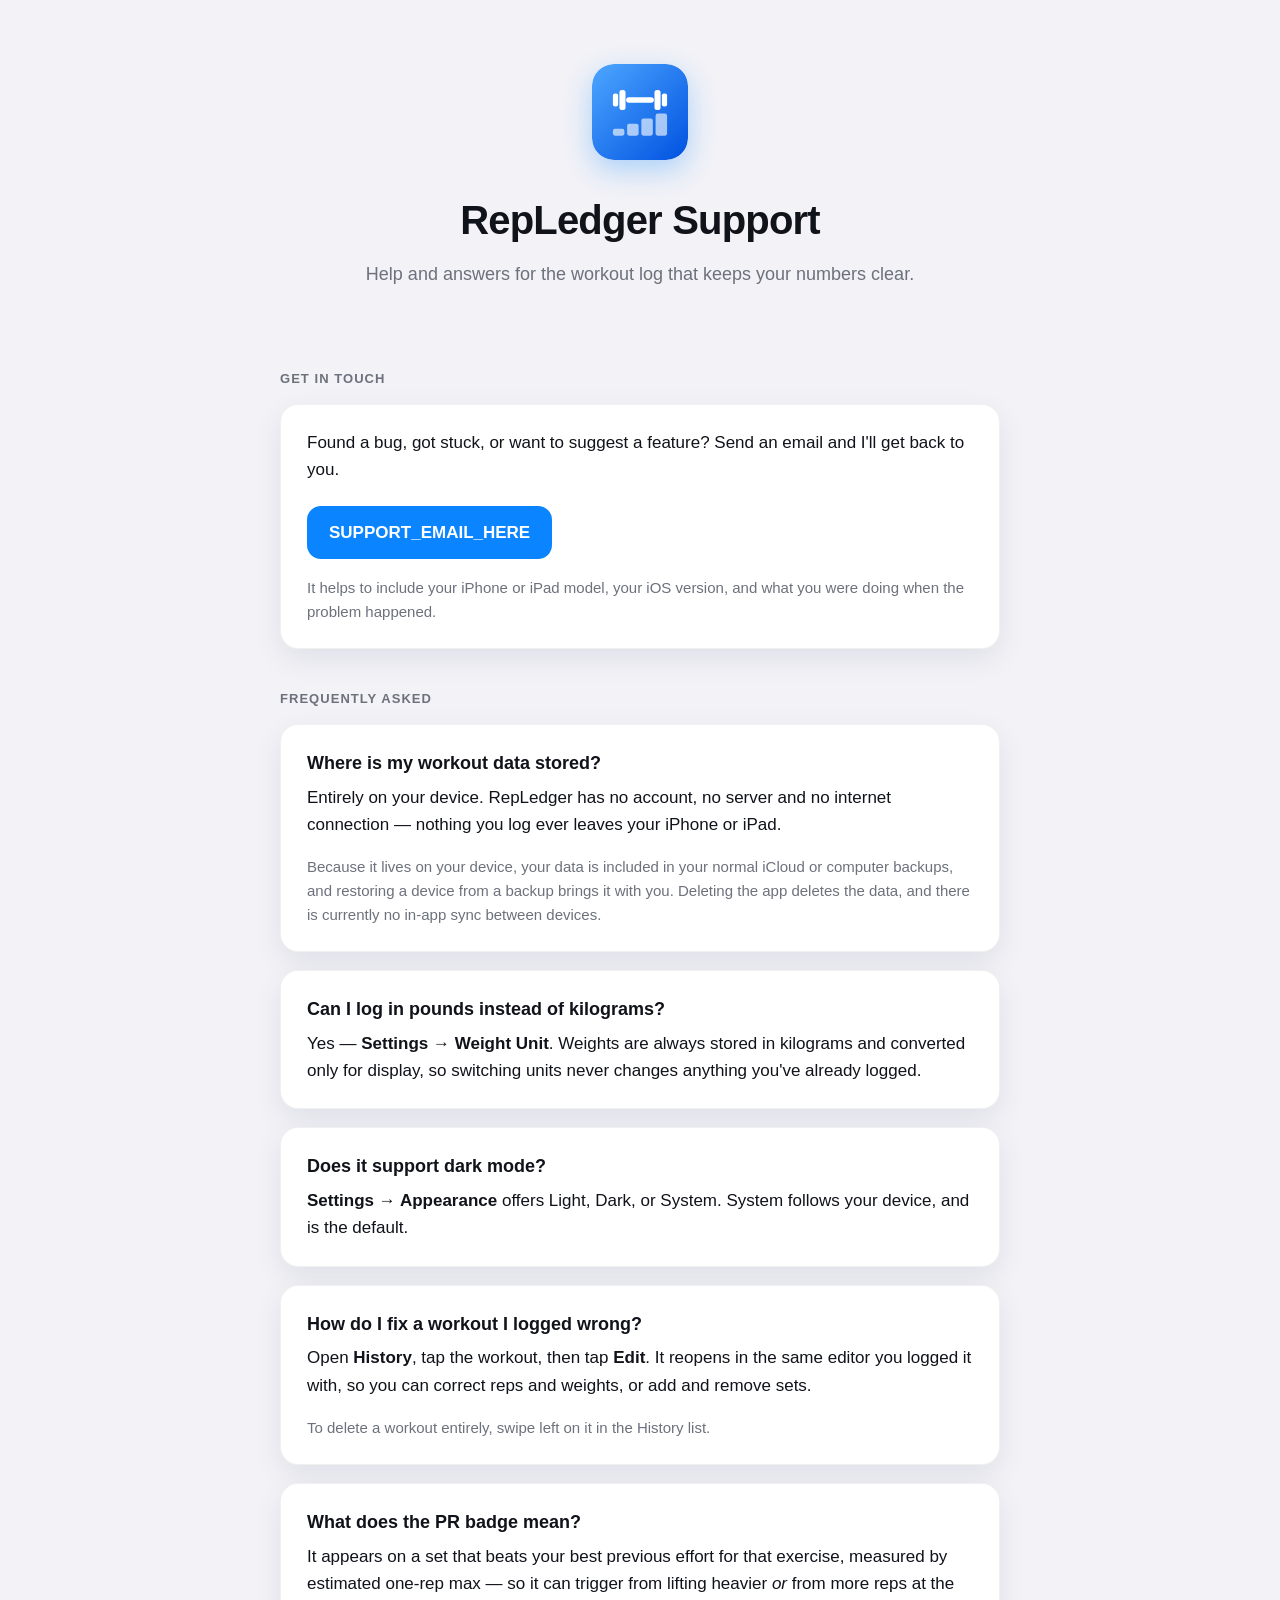
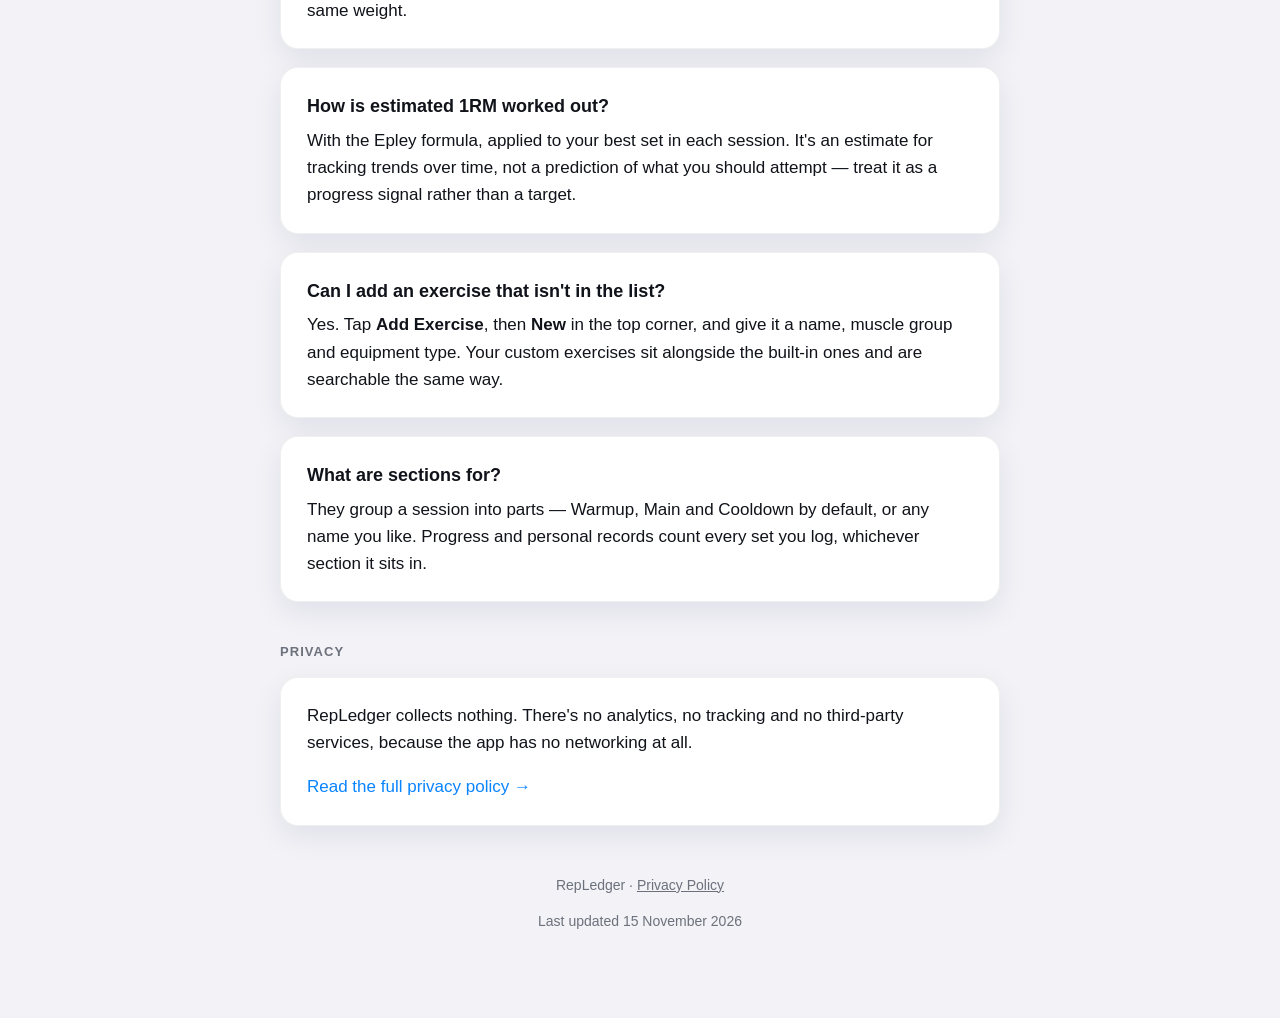
==== index.html @ 7292cd41 "Add files via upload" ====
<!doctype html>
<html lang="en">
<head>
<meta charset="utf-8">
<meta name="viewport" content="width=device-width, initial-scale=1">
<title>RepLedger Support</title>
<meta name="description" content="Help, answers and contact details for RepLedger, a workout logging app for iPhone and iPad.">
<link rel="stylesheet" href="style.css">
</head>
<body>
<div class="wrap">

  <header>
    <!-- Same mark as the app icon, drawn inline so the page needs no image files. -->
    <svg class="mark" viewBox="0 0 1024 1024" xmlns="http://www.w3.org/2000/svg" role="img" aria-label="RepLedger icon">
      <defs>
        <linearGradient id="g" x1="0" y1="0" x2="1" y2="1">
          <stop offset="0" stop-color="#4DA6FF"/>
          <stop offset="1" stop-color="#0052E0"/>
        </linearGradient>
      </defs>
      <rect width="1024" height="1024" rx="230" fill="url(#g)"/>
      <g fill="#fff">
        <rect x="364.16" y="354.88" width="295.68" height="58.24" rx="29.12"/>
        <rect x="292.48" y="276.48" width="64.96" height="215.04" rx="26.88"/>
        <rect x="666.56" y="276.48" width="64.96" height="215.04" rx="26.88"/>
        <rect x="223.04" y="314.56" width="56" height="138.88" rx="22.4"/>
        <rect x="744.96" y="314.56" width="56" height="138.88" rx="22.4"/>
      </g>
      <g fill="#fff" fill-opacity="0.62">
        <rect x="223.04" y="690.08" width="122.6" height="73.92" rx="22.4"/>
        <rect x="374.76" y="636.32" width="122.6" height="127.68" rx="22.4"/>
        <rect x="526.48" y="582.56" width="122.6" height="181.44" rx="22.4"/>
        <rect x="678.20" y="528.80" width="122.6" height="235.20" rx="22.4"/>
      </g>
    </svg>
    <h1>RepLedger Support</h1>
    <p>Help and answers for the workout log that keeps your numbers clear.</p>
  </header>

  <h2>Get in touch</h2>
  <div class="card">
    <p>Found a bug, got stuck, or want to suggest a feature? Send an email and
      I'll get back to you.</p>
    <p><a class="email" href="mailto:SUPPORT_EMAIL_HERE?subject=RepLedger%20Support">SUPPORT_EMAIL_HERE</a></p>
    <p class="note">It helps to include your iPhone or iPad model, your iOS
      version, and what you were doing when the problem happened.</p>
  </div>

  <h2>Frequently asked</h2>

  <div class="card">
    <h3>Where is my workout data stored?</h3>
    <p>Entirely on your device. RepLedger has no account, no server and no
      internet connection — nothing you log ever leaves your iPhone or iPad.</p>
    <p class="note">Because it lives on your device, your data is included in
      your normal iCloud or computer backups, and restoring a device from a
      backup brings it with you. Deleting the app deletes the data, and there
      is currently no in-app sync between devices.</p>
  </div>

  <div class="card">
    <h3>Can I log in pounds instead of kilograms?</h3>
    <p>Yes — <strong>Settings → Weight Unit</strong>. Weights are always stored
      in kilograms and converted only for display, so switching units never
      changes anything you've already logged.</p>
  </div>

  <div class="card">
    <h3>Does it support dark mode?</h3>
    <p><strong>Settings → Appearance</strong> offers Light, Dark, or System.
      System follows your device, and is the default.</p>
  </div>

  <div class="card">
    <h3>How do I fix a workout I logged wrong?</h3>
    <p>Open <strong>History</strong>, tap the workout, then tap
      <strong>Edit</strong>. It reopens in the same editor you logged it with,
      so you can correct reps and weights, or add and remove sets.</p>
    <p class="note">To delete a workout entirely, swipe left on it in the
      History list.</p>
  </div>

  <div class="card">
    <h3>What does the PR badge mean?</h3>
    <p>It appears on a set that beats your best previous effort for that
      exercise, measured by estimated one-rep max — so it can trigger from
      lifting heavier <em>or</em> from more reps at the same weight.</p>
  </div>

  <div class="card">
    <h3>How is estimated 1RM worked out?</h3>
    <p>With the Epley formula, applied to your best set in each session. It's an
      estimate for tracking trends over time, not a prediction of what you
      should attempt — treat it as a progress signal rather than a target.</p>
  </div>

  <div class="card">
    <h3>Can I add an exercise that isn't in the list?</h3>
    <p>Yes. Tap <strong>Add Exercise</strong>, then <strong>New</strong> in the
      top corner, and give it a name, muscle group and equipment type. Your
      custom exercises sit alongside the built-in ones and are searchable the
      same way.</p>
  </div>

  <div class="card">
    <h3>What are sections for?</h3>
    <p>They group a session into parts — Warmup, Main and Cooldown by default,
      or any name you like. Progress and personal records count every set you
      log, whichever section it sits in.</p>
  </div>

  <h2>Privacy</h2>
  <div class="card">
    <p>RepLedger collects nothing. There's no analytics, no tracking and no
      third-party services, because the app has no networking at all.</p>
    <p><a href="privacy.html">Read the full privacy policy →</a></p>
  </div>

  <footer>
    <p>RepLedger · <a href="privacy.html">Privacy Policy</a></p>
    <p>Last updated 15 November 2026</p>
  </footer>

</div>
</body>
</html>
---- style.css ----
/* RepLedger support site — mirrors the app's design language.
   No webfonts or external requests, so the page stays fast and private. */

:root {
  color-scheme: light dark;
  --accent: #0a84ff;
  --accent-deep: #0052e0;
  --bg: #f2f2f7;
  --card: #ffffff;
  --card-border: rgba(0, 0, 0, 0.06);
  --text: #11131a;
  --secondary: #6c717c;
  --pill: #eff0f4;
  --shadow: 0 10px 30px rgba(11, 27, 58, 0.08);
}

@media (prefers-color-scheme: dark) {
  :root {
    --accent: #2e9bff;
    --accent-deep: #0a6be0;
    --bg: #000000;
    --card: #1c1c1e;
    --card-border: rgba(255, 255, 255, 0.08);
    --text: #ffffff;
    --secondary: #9aa0aa;
    --pill: #272b33;
    --shadow: 0 10px 30px rgba(0, 0, 0, 0.5);
  }
}

* { box-sizing: border-box; }

body {
  margin: 0;
  padding: 0 20px 72px;
  background: var(--bg);
  color: var(--text);
  font-family: -apple-system, BlinkMacSystemFont, "Segoe UI", Roboto, Helvetica, Arial, sans-serif;
  font-size: 17px;
  line-height: 1.6;
  -webkit-font-smoothing: antialiased;
}

.wrap { max-width: 720px; margin: 0 auto; }

header {
  text-align: center;
  padding: 64px 0 40px;
}

header .mark {
  width: 96px;
  height: 96px;
  border-radius: 22px;
  box-shadow: 0 10px 28px rgba(10, 132, 255, 0.3);
}

h1 {
  font-size: 40px;
  font-weight: 800;
  letter-spacing: -0.02em;
  margin: 20px 0 8px;
}

header p {
  color: var(--secondary);
  margin: 0;
  font-size: 18px;
}

.card {
  background: var(--card);
  border: 1px solid var(--card-border);
  border-radius: 18px;
  box-shadow: var(--shadow);
  padding: 24px 26px;
  margin: 0 0 18px;
}

h2 {
  font-size: 13px;
  font-weight: 700;
  letter-spacing: 0.08em;
  text-transform: uppercase;
  color: var(--secondary);
  margin: 40px 0 14px;
}

h3 {
  font-size: 18px;
  font-weight: 650;
  margin: 0 0 6px;
}

.card p:last-child { margin-bottom: 0; }
.card p:first-of-type { margin-top: 0; }

a { color: var(--accent); text-decoration: none; }
a:hover { text-decoration: underline; }

.email {
  display: inline-block;
  background: var(--accent);
  color: #fff;
  font-weight: 650;
  padding: 13px 22px;
  border-radius: 14px;
  margin-top: 6px;
}
.email:hover { background: var(--accent-deep); text-decoration: none; }

.pill {
  display: inline-block;
  background: var(--pill);
  color: var(--secondary);
  border-radius: 999px;
  padding: 3px 11px;
  font-size: 14px;
  font-weight: 600;
}

.note {
  color: var(--secondary);
  font-size: 15px;
}

footer {
  text-align: center;
  color: var(--secondary);
  font-size: 14px;
  margin-top: 48px;
}

footer a { color: var(--secondary); text-decoration: underline; }

@media (max-width: 520px) {
  h1 { font-size: 32px; }
  body { font-size: 16px; }
  .card { padding: 20px; }
}
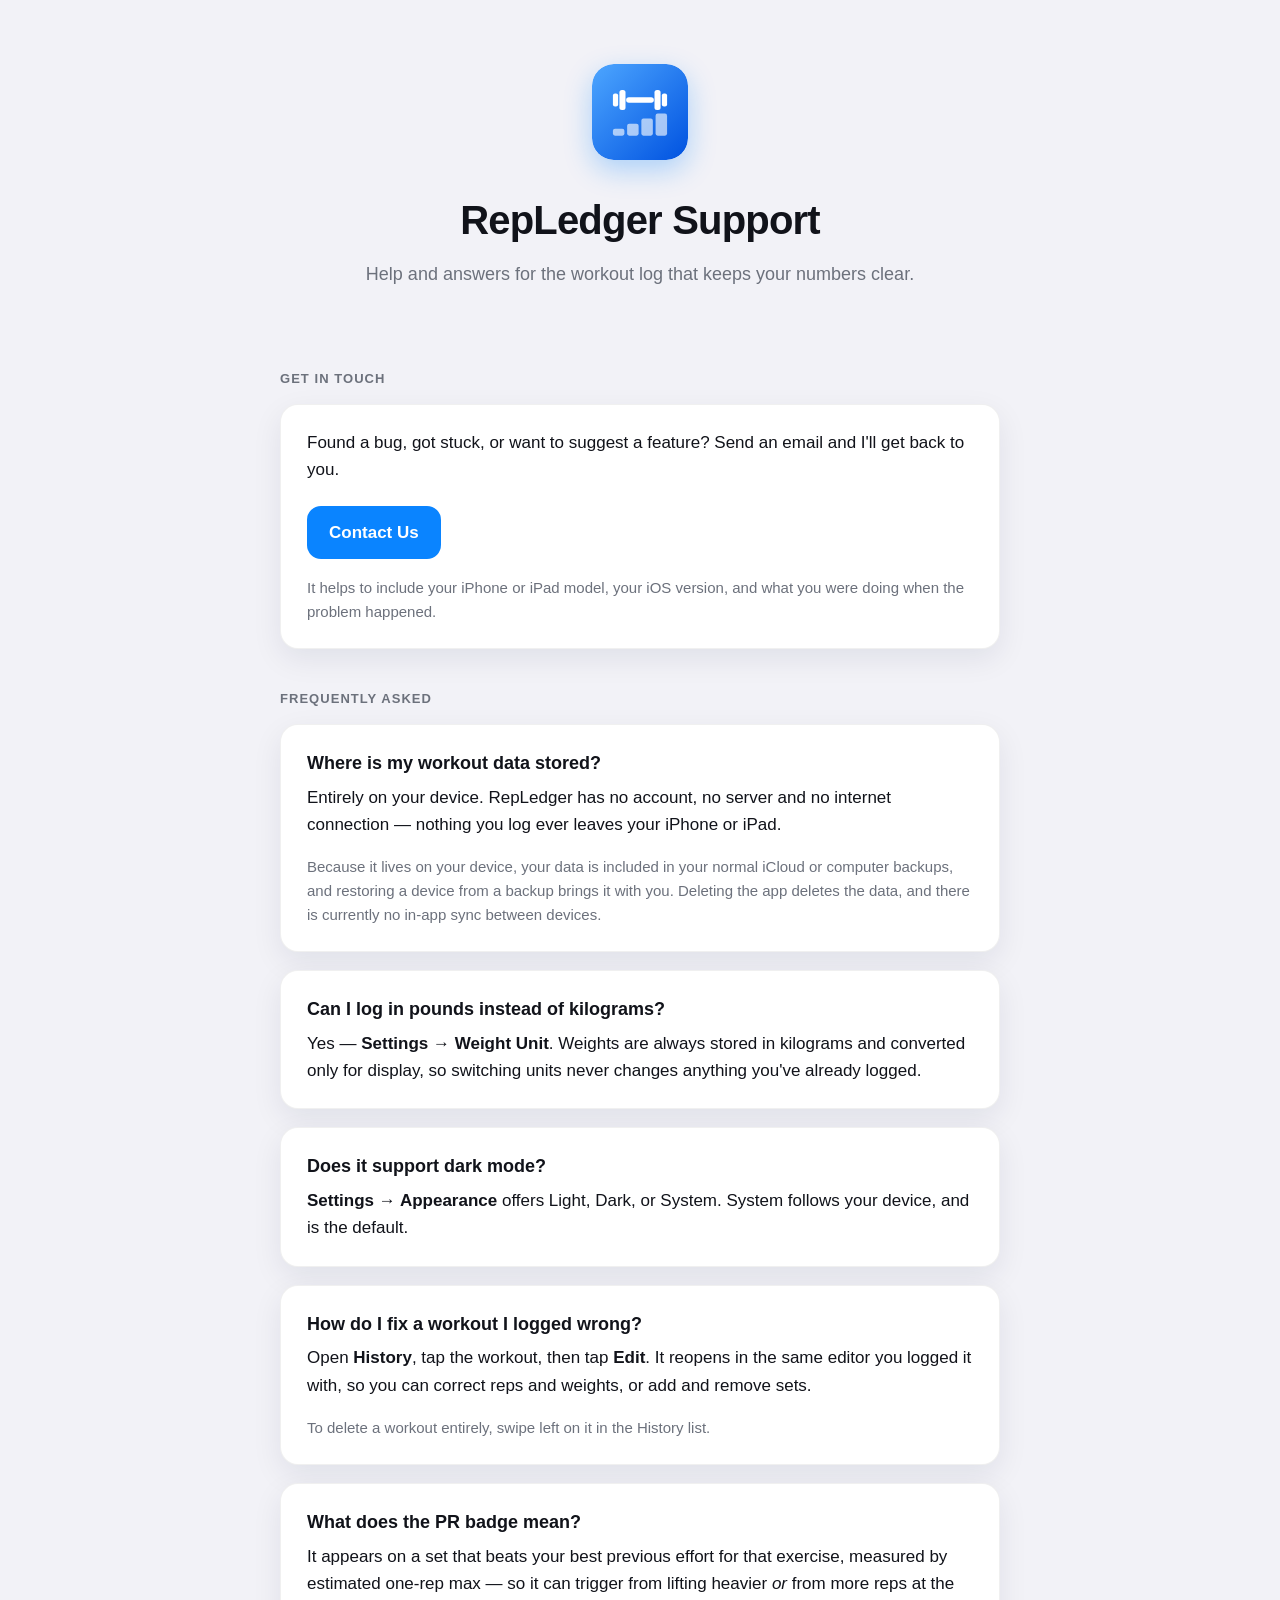
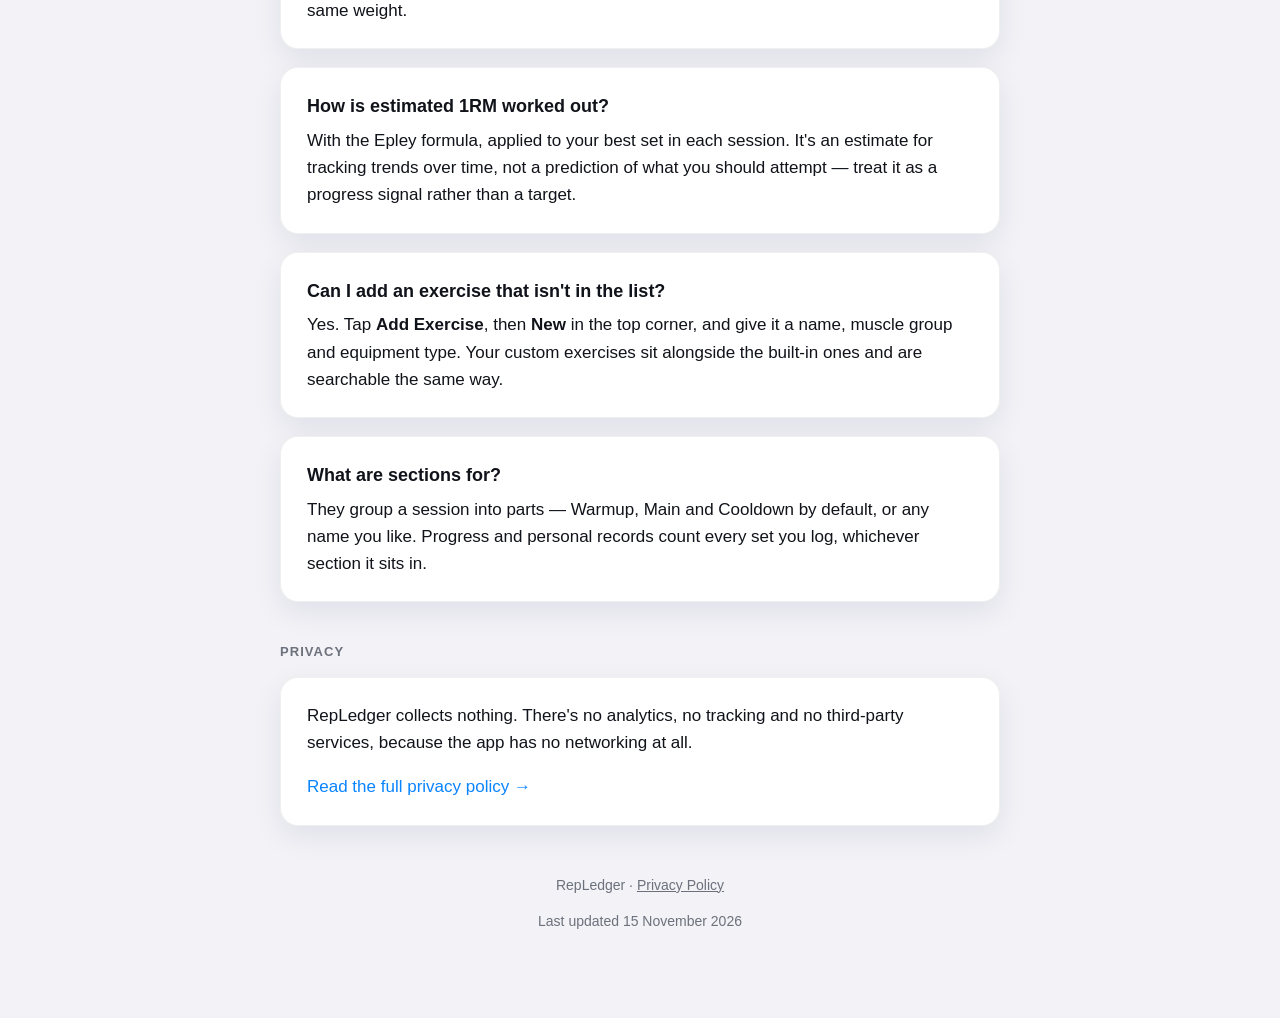
==== commit 1ad3197c: "Update support email link in contact section" ====
--- a/index.html
+++ b/index.html
@@ -42,7 +42,7 @@
   <div class="card">
     <p>Found a bug, got stuck, or want to suggest a feature? Send an email and
       I'll get back to you.</p>
-    <p><a class="email" href="mailto:SUPPORT_EMAIL_HERE?subject=RepLedger%20Support">SUPPORT_EMAIL_HERE</a></p>
+    <p><a class="email" href="mailto:supportrepledger@gmail.com?subject=RepLedger%20Support">Contact Us</a></p>
     <p class="note">It helps to include your iPhone or iPad model, your iOS
       version, and what you were doing when the problem happened.</p>
   </div>
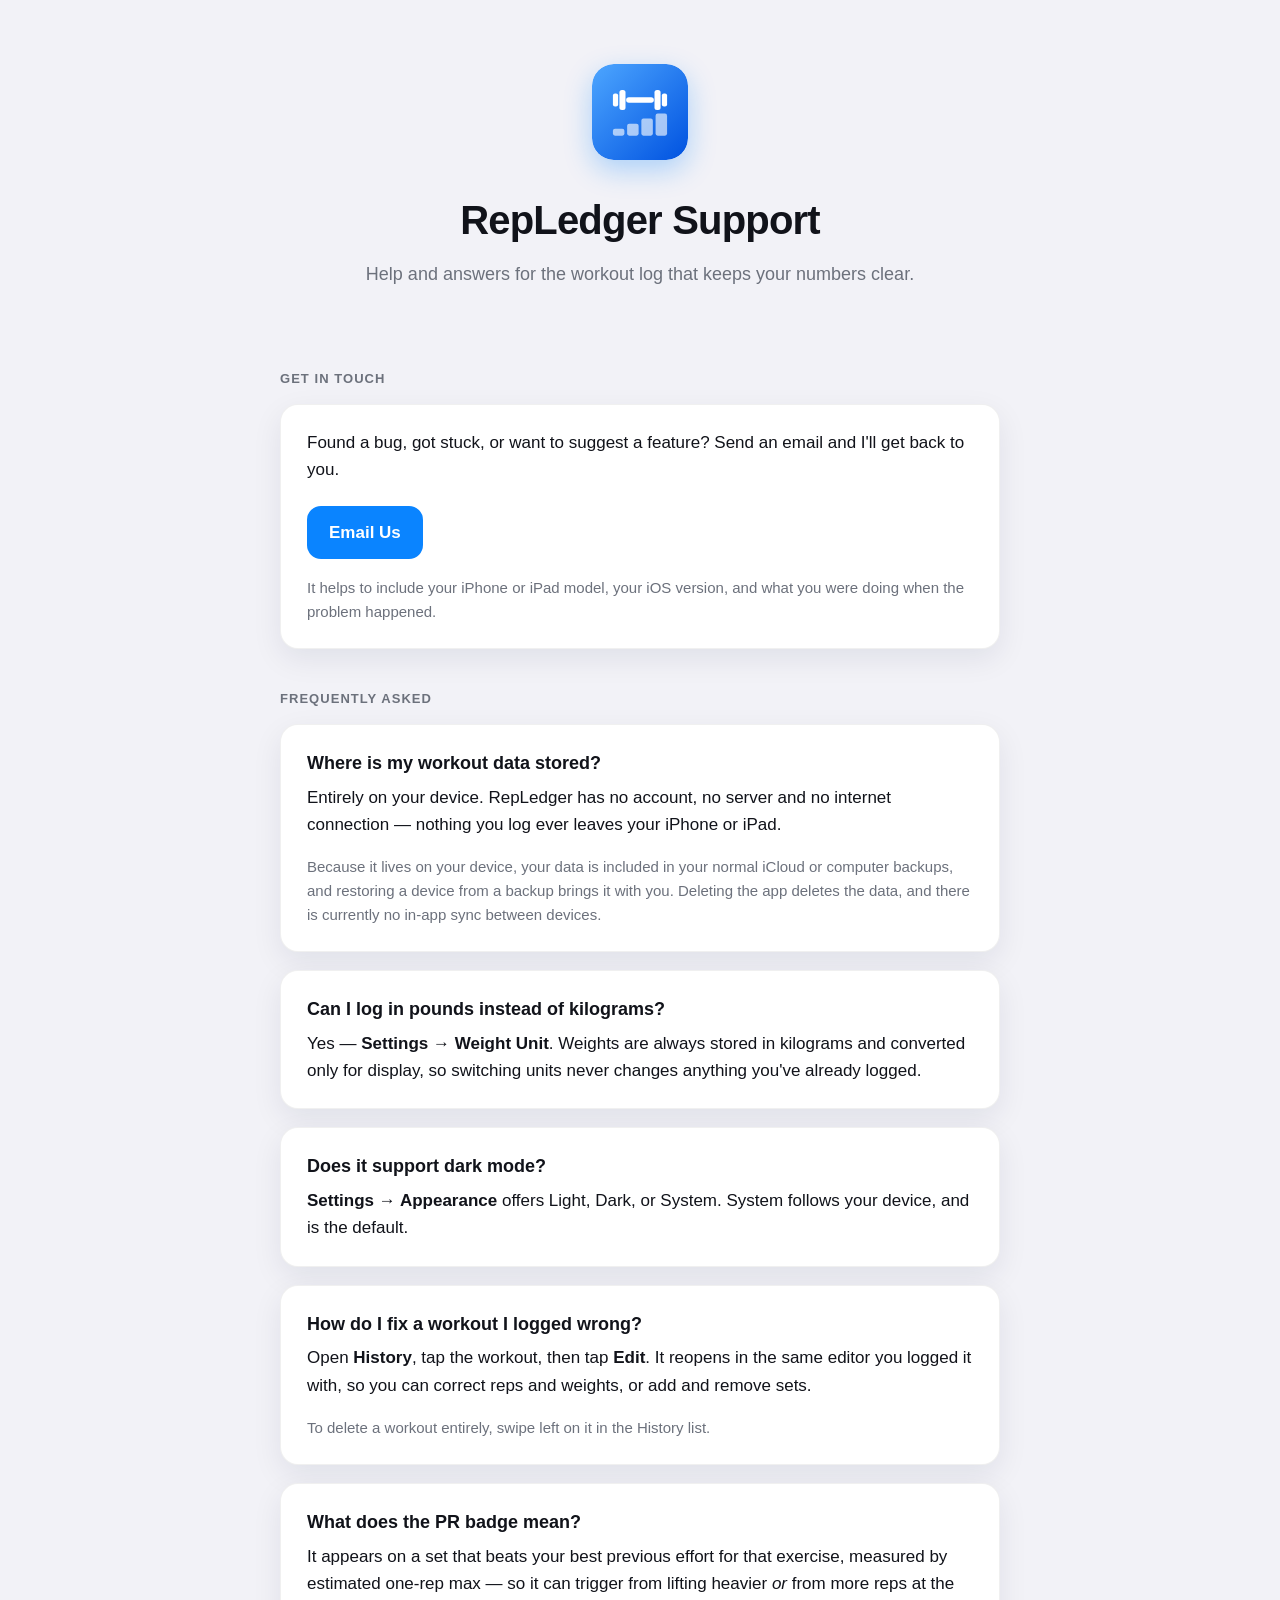
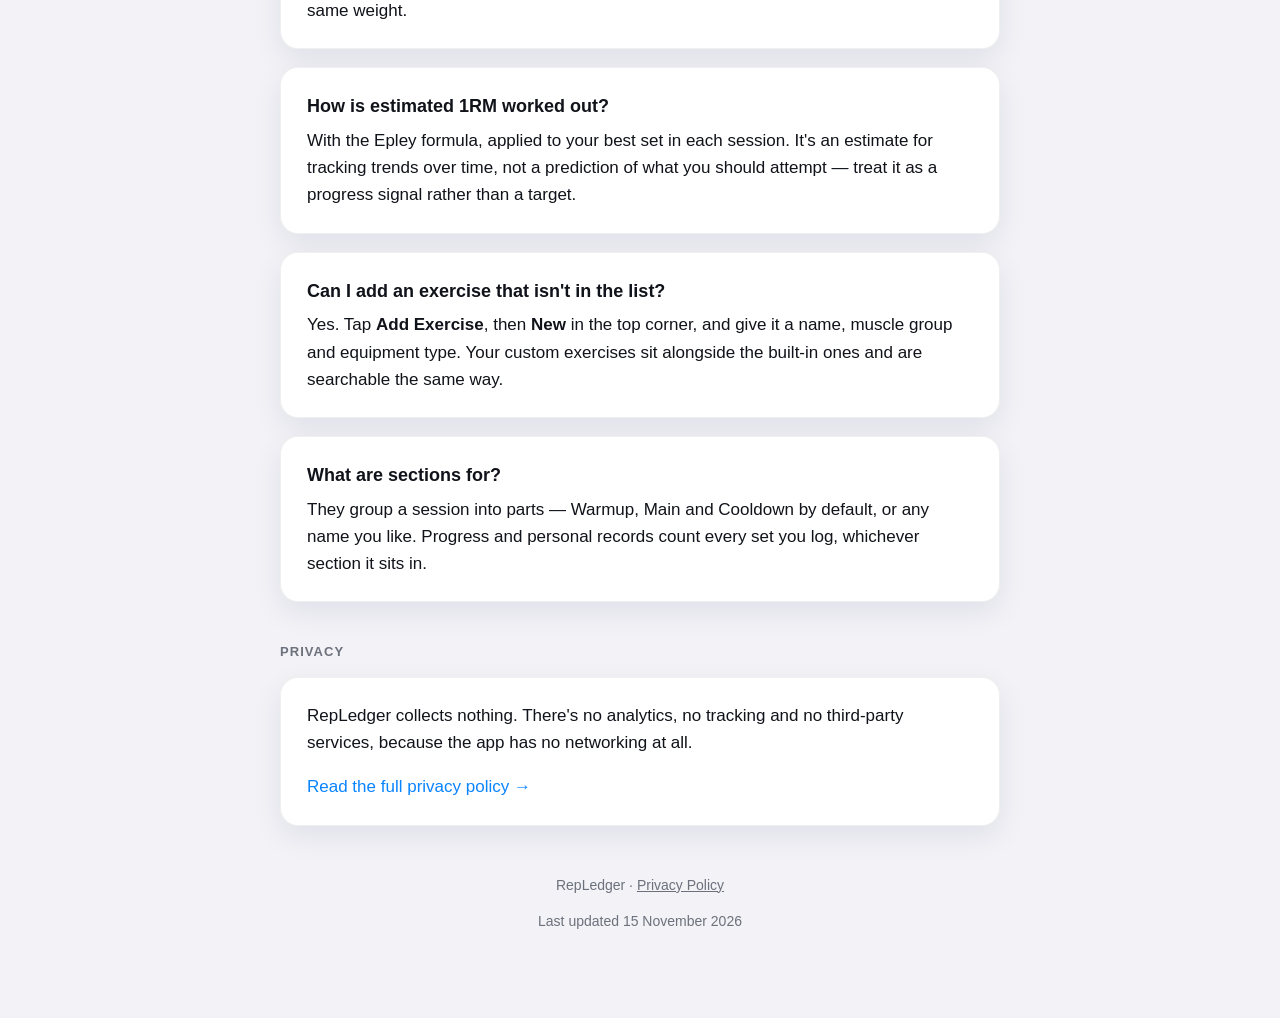
==== commit b9156a99: "Change 'Contact Us' link text to 'Email Us'" ====
--- a/index.html
+++ b/index.html
@@ -42,7 +42,7 @@
   <div class="card">
     <p>Found a bug, got stuck, or want to suggest a feature? Send an email and
       I'll get back to you.</p>
-    <p><a class="email" href="mailto:supportrepledger@gmail.com?subject=RepLedger%20Support">Contact Us</a></p>
+    <p><a class="email" href="mailto:supportrepledger@gmail.com?subject=RepLedger%20Support">Email Us</a></p>
     <p class="note">It helps to include your iPhone or iPad model, your iOS
       version, and what you were doing when the problem happened.</p>
   </div>
